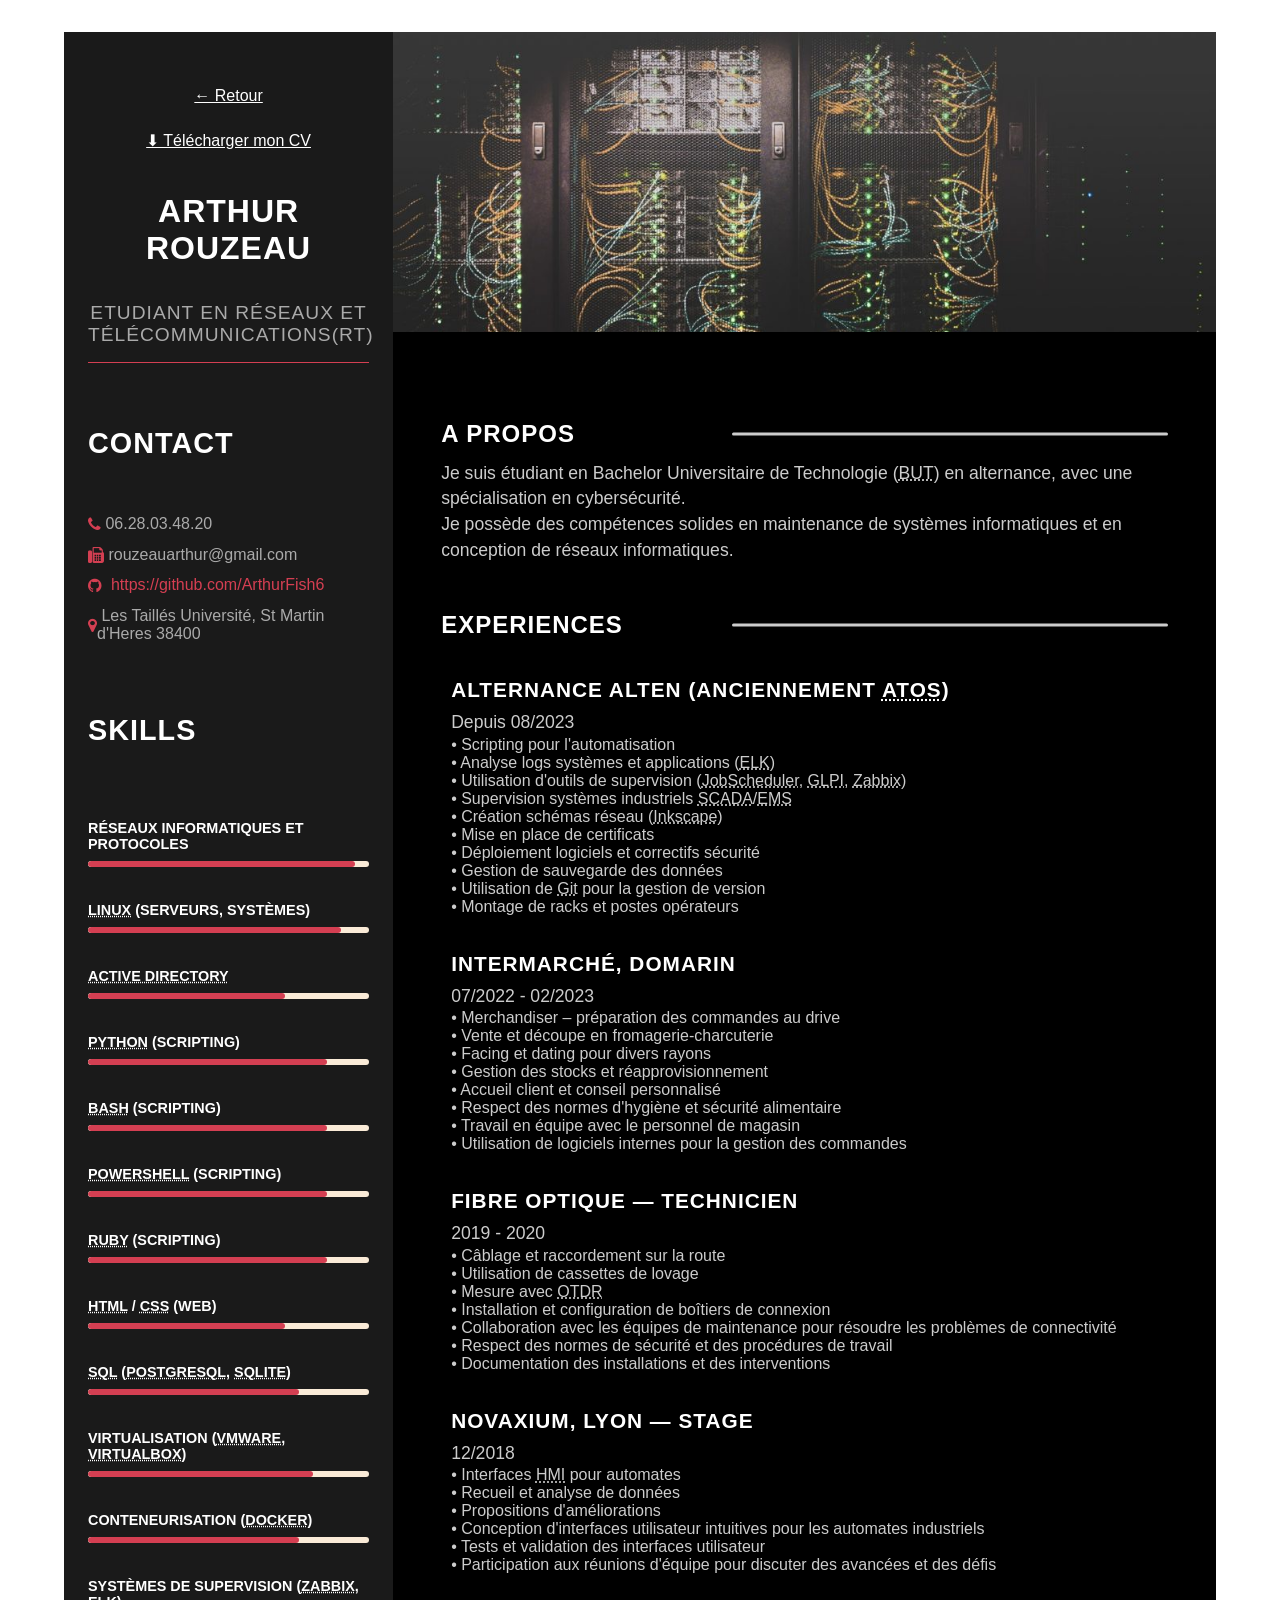
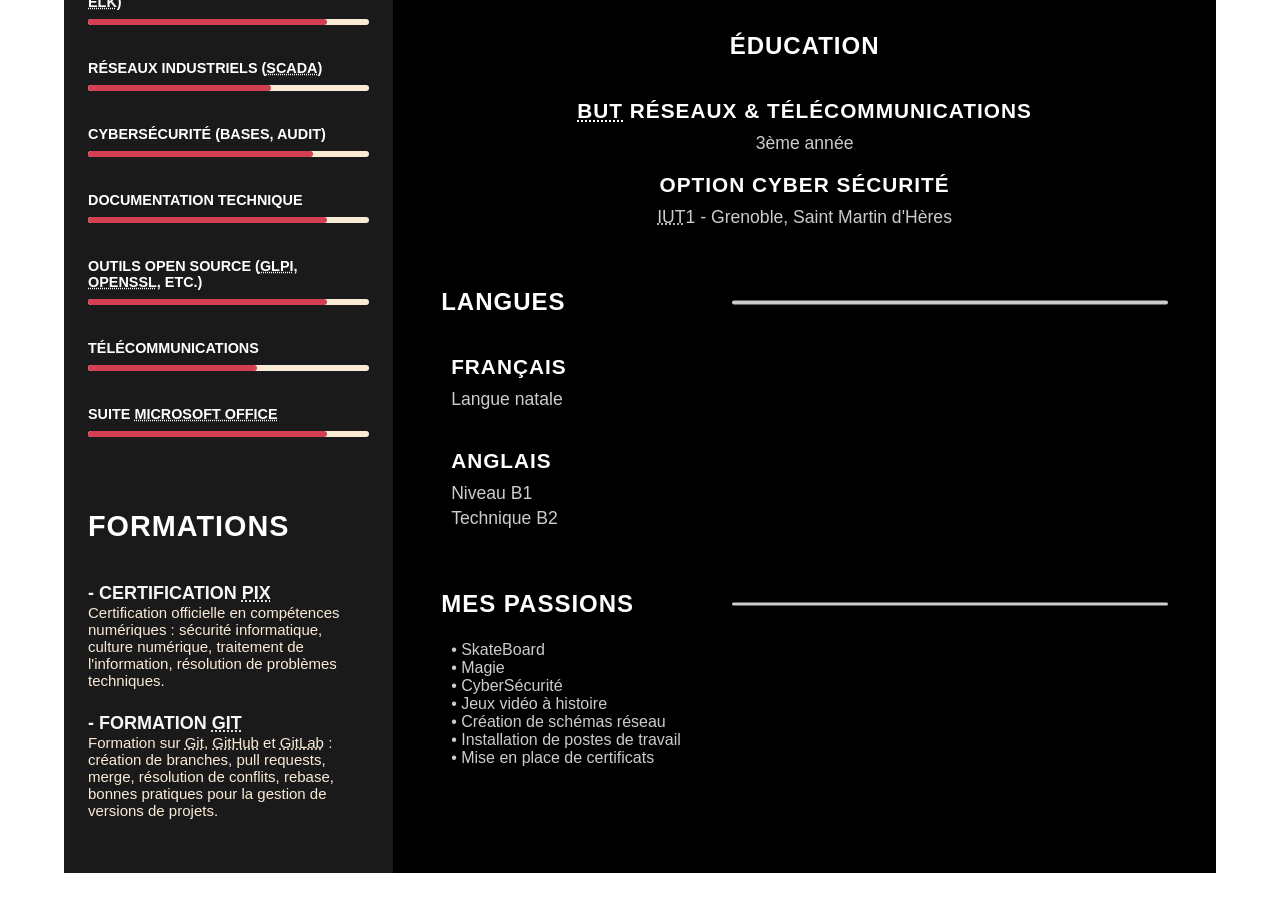
==== cv.html @ e8e4323a "Version locale du site" ====
<!DOCTYPE html>
<html lang="fr">
<head>
  <meta charset="UTF-8">
  <meta http-equiv="X-UA-Compatible" content="IE=edge">
  <meta name="viewport" content="width=device-width, initial-scale=1.0">
  <title>Resume</title>
  <link rel="stylesheet" href="./css/cv.css">
  <link href="https://fonts.googleapis.com/css2?family=Poppins:wght@100;300;400;600&display=swap" rel="stylesheet">
  <link rel="stylesheet" href="https://cdnjs.cloudflare.com/ajax/libs/font-awesome/4.7.0/css/font-awesome.min.css">
</head>
<body>

<main class="main-content">
  <section class="left-section">
    <div class="left-content">
      <div class="profile">
        <!--<div class="image">
          <img src="/avatar.jpg" alt="">
        </div>-->

        <div style="display: flex; flex-wrap: wrap; justify-content: center; gap: 10px; margin-top: 15px;">
          <a href="index.html" class="btn" style="color: white; border: none; border-radius: 8px; padding: 8px 16px;">← Retour</a>
          <a href="public/CV_Arthur_ROUZEAU.pdf" class="btn" download style="color: white; border: none; border-radius: 8px; padding: 8px 16px;">⬇ Télécharger mon CV</a>
        </div>

        <h2 class="name">Arthur Rouzeau</h2>
        <p class="career">Etudiant en Réseaux et Télécommunications(RT)</p>
      </div>

      <div class="contact-info">
        <h3 class="main-title">Contact</h3>
        <ul>
          <li><i class="fa fa-phone"></i> &nbsp;06.28.03.48.20</li>
          <li><i class="fa fa-fax"></i> &nbsp;rouzeauarthur@gmail.com</li>
          <li><i class="fa fa-github"></i> &nbsp;<a href="https://github.com/ArthurFish6"> &nbsp;https://github.com/ArthurFish6</a></li>
          <li><i class="fa fa-map-marker"></i> &nbsp;Les Taillés Université, St Martin d'Heres 38400</li>
        </ul>
      </div>

      <div class="skills-section">
        <h3 class="main-title">Skills</h3>
          <ul>
            <li><p class="skill-title">Réseaux informatiques et protocoles</p>
                <div class="progress-bar"><div class="progress" style="--progress-width: 95%;"></div></div>
            </li>
            <li><p class="skill-title"><abbr title="Linux: Un système d'exploitation open source largement utilisé pour les serveurs et systèmes embarqués.">Linux</abbr> (serveurs, systèmes)</p>
                <div class="progress-bar"><div class="progress" style="--progress-width: 90%;"></div></div>
            </li>
            <li><p class="skill-title"><abbr title="Active Directory: Un service d'annuaire développé par Microsoft pour les environnements Windows.">Active Directory</abbr></p>
                <div class="progress-bar"><div class="progress" style="--progress-width: 70%;"></div></div>
            </li>
            <li><p class="skill-title"><abbr title="Python: Un langage de programmation interprété, polyvalent et largement utilisé.">Python</abbr> (scripting)</p>
                <div class="progress-bar"><div class="progress" style="--progress-width: 85%;"></div></div>
            </li>
            <li><p class="skill-title"><abbr title="Bash: Un langage de script et un shell de commande utilisé dans les systèmes Unix.">Bash</abbr> (scripting)</p>
                <div class="progress-bar"><div class="progress" style="--progress-width: 85%;"></div></div>
            </li>
            <li><p class="skill-title"><abbr title="PowerShell: Un shell de commande et un langage de script développé par Microsoft.">PowerShell</abbr> (scripting)</p>
                <div class="progress-bar"><div class="progress" style="--progress-width: 85%;"></div></div>
            </li>
            <li><p class="skill-title"><abbr title="Ruby: Un langage de programmation dynamique et open source.">Ruby</abbr> (scripting)</p>
                <div class="progress-bar"><div class="progress" style="--progress-width: 85%;"></div></div>
            </li>
            <li><p class="skill-title"><abbr title="HyperText Markup Language: Le langage de balisage standard pour créer des pages web.">HTML</abbr> / <abbr title="Cascading Style Sheets: Un langage de feuille de style utilisé pour décrire la présentation d'un document écrit en HTML.">CSS</abbr> (web)</p>
                <div class="progress-bar"><div class="progress" style="--progress-width: 70%;"></div></div>
            </li>
            <li><p class="skill-title"><abbr title="Structured Query Language: Un langage de programmation conçu pour gérer des bases de données relationnelles.">SQL</abbr> (<abbr title="PostgreSQL: Un système de gestion de base de données relationnelle open source.">PostgreSQL</abbr>, <abbr title="SQLite: Un système de gestion de base de données relationnelle léger et autonome.">SQLite</abbr>)</p>
                <div class="progress-bar"><div class="progress" style="--progress-width: 75%;"></div></div>
            </li>
            <li><p class="skill-title">Virtualisation (<abbr title="VMware: Une entreprise qui fournit des logiciels de virtualisation.">VMware</abbr>, <abbr title="VirtualBox: Un logiciel de virtualisation open source développé par Oracle.">VirtualBox</abbr>)</p>
                <div class="progress-bar"><div class="progress" style="--progress-width: 80%;"></div></div>
            </li>
            <li><p class="skill-title">Conteneurisation (<abbr title="Docker: Une plateforme de conteneurisation qui permet de créer, déployer et exécuter des applications dans des conteneurs.">Docker</abbr>)</p>
                <div class="progress-bar"><div class="progress" style="--progress-width: 75%;"></div></div>
            </li>
            <li><p class="skill-title">Systèmes de supervision (<abbr title="Zabbix: Un outil de surveillance de réseau open source.">Zabbix</abbr>, <abbr title="Elasticsearch, Logstash, Kibana: Une suite d'outils pour la recherche, l'analyse et la visualisation de données.">ELK</abbr>)</p>
                <div class="progress-bar"><div class="progress" style="--progress-width: 85%;"></div></div>
            </li>
            <li><p class="skill-title">Réseaux industriels (<abbr title="Supervisory Control and Data Acquisition: Un système de contrôle industriel utilisé pour surveiller et contrôler les processus industriels.">SCADA</abbr>)</p>
                <div class="progress-bar"><div class="progress" style="--progress-width: 65%;"></div></div>
            </li>
            <li><p class="skill-title">CyberSécurité (bases, audit)</p>
                <div class="progress-bar"><div class="progress" style="--progress-width: 80%;"></div></div>
            </li>
            <li><p class="skill-title">Documentation technique</p>
                <div class="progress-bar"><div class="progress" style="--progress-width: 85%;"></div></div>
            </li>
            <li><p class="skill-title">Outils open source (<abbr title="Gestionnaire Libre de Parc Informatique: Un outil de gestion de parc informatique open source.">GLPI</abbr>, <abbr title="OpenSSL: Une bibliothèque de cryptographie open source.">OpenSSL</abbr>, etc.)</p>
                <div class="progress-bar"><div class="progress" style="--progress-width: 85%;"></div></div>
            </li>
            <li><p class="skill-title">Télécommunications</p>
                <div class="progress-bar"><div class="progress" style="--progress-width: 60%;"></div></div>
            </li>
            <li><p class="skill-title">Suite <abbr title="Microsoft Office: Une suite bureautique développée par Microsoft.">Microsoft Office</abbr></p>
                <div class="progress-bar"><div class="progress" style="--progress-width: 85%;"></div></div>
            </li>
          </ul>
      </div>

    <div class="references-section">
        <h3 class="main-title">Formations</h3>
        <div class="referee">
            <h6 class="sub-title" style="font-size: large;">- Certification <abbr title="PIX: Une certification en compétences numériques.">PIX</abbr></h6>
            <p class="sub-para" style="color: antiquewhite; font-size: 15px;">Certification officielle en compétences numériques : sécurité informatique, culture numérique, traitement de l'information, résolution de problèmes techniques.</p>
        </div>
        <div class="referee">
            <h6 class="sub-title" style="font-size: large;">- Formation <abbr title="Git: Un système de contrôle de version distribué.">Git</abbr></h6>
            <p class="sub-para" style="color: antiquewhite; font-size: 15px;">Formation sur <abbr title="Git: Un système de contrôle de version distribué.">Git</abbr>, <abbr title="GitHub: Une plateforme d'hébergement de code source et de gestion de versions utilisant Git.">GitHub</abbr> et <abbr title="GitLab: Une plateforme d'hébergement de code source et de gestion de versions utilisant Git.">GitLab</abbr> : création de branches, pull requests, merge, résolution de conflits, rebase, bonnes pratiques pour la gestion de versions de projets.</p>
        </div>
    </div>

    </div>
  </section>

  <section class="right-section">
    <div class="net_bg full-width-image">
      <img src="./images/bg.jpg" alt="Background" style="height: 300px; object-fit: cover; object-position: top;">
    </div>
    <div class="right-main-content">

      <section class="about sect net_background">
        <h2 class="right-title">A propos</h2>
        <p class="para">
          Je suis étudiant en Bachelor Universitaire de Technologie (<abbr title="BUT: Bachelor Universitaire de Technologie, un diplôme de niveau bac+3 en France.">BUT</abbr>) en alternance, avec une spécialisation en cybersécurité.<br>
          Je possède des compétences solides en maintenance de systèmes informatiques et en conception de réseaux informatiques.
        </p>
      </section>

      <section class="experince sect">
        <h2 class="right-title">Experiences</h2>

        <!-- Alten -->
        <div class="timeline">
          <h5 class="tl-title">Alternance Alten (anciennement <abbr title="Atos: Une entreprise internationale de services informatiques.">Atos</abbr>)</h5>
          <p class="para">Depuis 08/2023</p>
          <ul class="skills-list">
            <li>• Scripting pour l'automatisation</li>
            <li>• Analyse logs systèmes et applications (<abbr title="Elasticsearch, Logstash, Kibana: Une suite d'outils pour la recherche, l'analyse et la visualisation de données.">ELK</abbr>)</li>
            <li>• Utilisation d'outils de supervision (<abbr title="JobScheduler: Un outil de planification de tâches.">JobScheduler</abbr>, <abbr title="Gestionnaire Libre de Parc Informatique: Un outil de gestion de parc informatique open source.">GLPI</abbr>, <abbr title="Zabbix: Un outil de surveillance de réseau open source.">Zabbix</abbr>)</li>
            <li>• Supervision systèmes industriels <abbr title="Supervisory Control and Data Acquisition: Un système de contrôle industriel utilisé pour surveiller et contrôler les processus industriels.">SCADA</abbr>/<abbr title="Energy Management System: Un système de gestion de l'énergie.">EMS</abbr></li>
            <li>• Création schémas réseau (<abbr title="Inkscape: Un logiciel de dessin vectoriel open source.">Inkscape</abbr>)</li>
            <li>• Mise en place de certificats</li>
            <li>• Déploiement logiciels et correctifs sécurité</li>
            <li>• Gestion de sauvegarde des données</li>
            <li>• Utilisation de <abbr title="Git: Un système de contrôle de version distribué.">Git</abbr> pour la gestion de version</li>
            <li>• Montage de racks et postes opérateurs</li>
          </ul>
        </div>

        <!-- Intermarché -->
        <div class="timeline">
          <h5 class="tl-title">Intermarché, Domarin</h5>
          <p class="para">07/2022 - 02/2023</p>
          <ul class="skills-list">
            <li>• Merchandiser – préparation des commandes au drive</li>
            <li>• Vente et découpe en fromagerie-charcuterie</li>
            <li>• Facing et dating pour divers rayons</li>
            <li>• Gestion des stocks et réapprovisionnement</li>
            <li>• Accueil client et conseil personnalisé</li>
            <li>• Respect des normes d'hygiène et sécurité alimentaire</li>
            <li>• Travail en équipe avec le personnel de magasin</li>
            <li>• Utilisation de logiciels internes pour la gestion des commandes</li>
          </ul>
        </div>

      <!-- Fibre -->
      <div class="timeline">
          <h5 class="tl-title">Fibre Optique — Technicien</h5>
          <p class="para">2019 - 2020</p>
          <ul class="skills-list">
              <li>• Câblage et raccordement sur la route</li>
              <li>• Utilisation de cassettes de lovage</li>
              <li>• Mesure avec <abbr title="Optical Time Domain Reflectometer: Un instrument utilisé pour tester les fibres optiques.">OTDR</abbr></li>
              <li>• Installation et configuration de boîtiers de connexion</li>
              <li>• Collaboration avec les équipes de maintenance pour résoudre les problèmes de connectivité</li>
              <li>• Respect des normes de sécurité et des procédures de travail</li>
              <li>• Documentation des installations et des interventions</li>
          </ul>
      </div>

      <!-- Novaxium -->
      <div class="timeline">
          <h5 class="tl-title">Novaxium, Lyon — Stage</h5>
          <p class="para">12/2018</p>
          <ul class="skills-list">
              <li>• Interfaces <abbr title="Interface Homme-Machine: Une interface qui permet à un utilisateur d'interagir avec une machine.">HMI</abbr> pour automates</li>
              <li>• Recueil et analyse de données</li>
              <li>• Propositions d'améliorations</li>
              <li>• Conception d'interfaces utilisateur intuitives pour les automates industriels</li>
              <li>• Tests et validation des interfaces utilisateur</li>
              <li>• Participation aux réunions d'équipe pour discuter des avancées et des défis</li>
          </ul>
      </div>

      </section>

      <section class="education sect">
        <h2 class="right-title">Éducation</h2>
        <div class="timeline">
          <h5 class="tl-title"><abbr title="BUT: Bachelor Universitaire de Technologie, un diplôme de niveau bac+3 en France.">BUT</abbr> Réseaux & Télécommunications</h5>
          <p class="para">3ème année</p>
          <h4 class="tl-title-2">Option Cyber Sécurité</h4>
          <p class="para"><abbr title="IUT: Institut Universitaire de Technologie, un type d'établissement d'enseignement supérieur en France.">IUT</abbr>1 - Grenoble, Saint Martin d'Hères</p>
        </div>
      </section>

      <section class="awards sect">
        <h2 class="right-title">Langues</h2>
        <div class="timeline">
          <h5 class="tl-title">Français</h5>
          <p class="para">Langue natale</p>
        </div>
        <div class="timeline">
          <h5 class="tl-title">Anglais</h5>
          <p class="para">Niveau B1</p>
          <p class="para">Technique B2</p>
        </div>
      </section>

      <section class="experience sect">
        <h2 class="right-title">Mes passions</h2>
        <div class="timeline">
          <ul class="skills-list">
            <li>• SkateBoard</li>
            <li>• Magie</li>
            <li>• CyberSécurité</li>
            <li>• Jeux vidéo à histoire</li>
            <li>• Création de schémas réseau</li>
            <li>• Installation de postes de travail</li>
            <li>• Mise en place de certificats</li>
          </ul>
        </div>
      </section>

    </div>
  </section>
</main>

</body>
</html>
---- css/cv.css ----
/* ./css/cv.css */
* {
    padding: 0;
    margin: 0;
    box-sizing: border-box;
    list-style: none;
    font-family: 'Nunito', sans-serif;
}

/* couleur LI + a*/

li {
    color: #ccc; /* plus neutre que rouge */
}

a {
    color: #D43F52;
    transition: color 0.3s ease;
}

a:hover {
    color: #ffffff;
}

/* Animation de fondu */
@keyframes fade-in {
    from { opacity: 0; }
    to { opacity: 1; }
}

/* Animation de glissement de gauche */
@keyframes slide-in-left {
    from { transform: translateX(-50px); opacity: 0; }
    to { transform: translateX(0); opacity: 1; }
}

/* Animation de glissement de droite */
@keyframes slide-in-right {
    from { transform: translateX(50px); opacity: 0; }
    to { transform: translateX(0); opacity: 1; }
}

/* Animation de zoom */
@keyframes zoom-in {
    0% { transform: scale(0.8); opacity: 0; }
    100% { transform: scale(1); opacity: 1; }
}

/* Animation de remplissage de la barre de progression */
@keyframes fill-bar {
    from { width: 0; }
    to { width: var(--progress-width); }
}

/* Layout principal */

/* Ajuster les marges des sous-titres */
.sub-title {
    padding-top: 1.5rem; /* Ajuster la marge en haut */
    font-size: 1.2rem;
    text-transform: uppercase;
    color: #f7f7f7;
}

.main-content {
    min-height: 100vh;
    width: 90%;
    margin: 2rem auto;
    display: grid;
    grid-template-columns: repeat(7, 1fr);
    animation: fade-in 1s ease-in;
}

/* Section de gauche */
.left-section {
    grid-column: span 2;
    height: 100%;
    background-color: #1a1a1a; /* Couleur de fond similaire au premier CSS */
    animation: slide-in-left 1s ease-out;
}

/* Section de droite */
.right-section {
    grid-column: span 5;
    background-color: #000000; /* Couleur de fond similaire au premier CSS */
    height: 100%;
    animation: slide-in-right 1s ease-out;
}

/* Profil */
.left-content {
    padding: 2rem 1.5rem;
}
.profile {
    width: 100%;
    border-bottom: 1px solid #D43F52; /* Couleur de bordure similaire au premier CSS */
}
.image {
    width: 100%;
    text-align: center;
}
.profile img {
    width: 100%;
    border-radius: 50%;
    border: 8px solid #D43F52; /* Couleur de bordure similaire au premier CSS */
    animation: zoom-in 1.2s ease-in-out;
}
.name {
    font-size: 2rem;
    color: white; /* Texte en blanc */
    text-align: center;
    text-transform: uppercase;
    letter-spacing: 1px;
    padding: 1.2rem 0;
    margin-top: 1rem; /* Marge en haut */
}
.career {
    font-size: 1.2rem;
    color: #aaa; /* adoucissement visuel */
    text-align: center;
    text-transform: uppercase;
    letter-spacing: 1px;
    padding-bottom: 1rem;
    margin-top: 1rem;
}
/* Ajuster les marges des titres principaux */
.main-title {
    font-size: 1.8rem;
    text-transform: uppercase;
    letter-spacing: 1px;
    color: white;
    padding-top: 3rem;
    margin-top: 1rem;
    margin-bottom: 1rem; /* Réduire la marge en bas */
}

/* Informations de contact */
.contact-info ul {
    padding-top: 2rem;
}
.contact-info ul li {
    padding: .4rem 0;
    display: flex;
    align-items: center;
    color: #aaa; /* neutre et lisible */
}
.contact-info ul li i {
    color: #D43F52; /* on garde la couleur ici pour les icônes */
}

.contact-info a {
    text-decoration: none;
    color: #D43F52;
}

.contact-info a:hover {
    text-decoration: underline;
    color: #ffffff;
}


/* Compétences */
.skills-section ul {
    padding-top: 2rem;
}
.skills-section ul li {
    display: flex;
    flex-direction: column;
    align-items: flex-start;
    gap: 0.3rem;
    padding: 0.6rem 0;
}
.skill-title {
    text-transform: uppercase;
    color: #ffffff;
    font-size: 0.9rem;
    font-weight: bold;
    margin-top: 1rem;
}

.progress-bar {
    width: 100%;
    height: 6px;
    border-radius: 4px;
    overflow: hidden;
    margin-top: 4px;
    background-color: antiquewhite;
}
.progress {
    width: 0;
    background-color: #D43F52; /* Couleur de la barre de progression similaire au premier CSS */
    height: 6px;
    border-radius: 12px;
    animation: fill-bar 2s ease-out forwards;
}

/* Références */
.references-section li {
    color: #D43F52; /* Texte en rouge */
    padding: .2rem 0;
    animation: fade-in 1.2s ease;
}
.references-section li i {
    padding-right: .5rem;
    font-size: 1.2rem;
    color: #D43F52; /* Couleur de l'icône similaire au premier CSS */
}

/* Titres */
.right-main-content {
    padding: 2rem 3rem;
}

/* Ajuster les marges des titres de droite */
.right-title {
    width: 100%;
    letter-spacing: 1px;
    text-transform: uppercase;
    color: white;
    margin-bottom: 0.8rem; /* Réduire la marge en bas */
    position: relative;
    margin-top: 1rem;
}

.right-title::after {
    content: "";
    position: absolute;
    width: 60%;
    height: .2rem;
    background-color: #ccc;
    border-radius: 12px;
    right: 0;
    top: 50%;
    transform: translateY(-50%);
}
.para {
    line-height: 1.6rem;
    color: #ccc;
    font-size: 1.1rem;
}

/* Timeline */
.timeline {
    flex: 1;
    padding: 10px;
}
/* Ajuster les marges des titres de timeline */
.tl-title,
.tl-title-2 {
    letter-spacing: 1px;
    font-size: 1.3rem;
    color: white;
    text-transform: uppercase;
    margin-top: 1rem;
    margin-bottom: 0.5rem; /* Réduire la marge en bas */
}

.tl-content {
    border-left: 1px solid #ccc;
    padding-left: 2rem;
    position: relative;
    padding-bottom: 2rem;
}
.tl-title-2::before {
    content: "";
    position: absolute;
    width: .7rem;
    height: .7rem;
    background-color: #D43F52; /* Couleur de fond similaire au premier CSS */
    border-radius: 50%;
    transform: translateX(-50%);
    left: 0;
}

/* Spécifiques à Éducation */
.education {
    text-align: center;
}
.education .right-title::after,
.education .tl-title-2::before {
    display: none !important;
}

/* Divers */
.full-width-image img {
    width: 100%;
    height: auto;
    display: block;
}
.net_bg {
    width: 100%;
}

/* Media Queries pour adaptation mobile */
@media (max-width: 1200px) {
    .main-content {
        grid-template-columns: repeat(1, 1fr);
    }
    .profile img {
        width: 40%;
    }
}
@media (max-width: 800px) {
    .grouped-timelines {
        flex-direction: column;
    }
}
@media (max-width: 768px) {
    .main-content {
        grid-template-columns: 1fr;
        padding: 1rem;
    }
    .left-section, .right-section {
        grid-column: span 1;
        width: 100%;
    }
    .profile img {
        width: 60%;
    }
    .name { font-size: 1.5rem; }
    .career { font-size: 1rem; }
    .main-title { font-size: 1.3rem; }
    .skills-section ul li,
    .skills-list li,
    .para,
    .sub-para { font-size: 0.9rem; }
    .right-title { font-size: 1.3rem; }
    .tl-title,
    .tl-title-2 { font-size: 1rem; }
    .left-content,
    .right-main-content { padding: 1.5rem; }
    .grouped-timelines {
        flex-direction: column;
        gap: 20px;
    }
}
@media (max-width: 700px) {
    .profile img {
        width: 60%;
    }
}
@media (max-width: 681px) {
    .right-title::after { width: 30%; }
}
@media (max-width: 600px) {
    .main-content {
        width: 98%;
        margin: 0.5rem auto;
    }
    .right-main-content {
        padding: 1rem;
    }
}
@media (max-width: 400px) {
    .main-content {
        width: 100%;
        margin: 0.2rem auto;
    }
    .right-main-content {
        padding: 0.3rem;
    }
}


/*correction*/

.right-main-content {
    padding: 3rem 3rem; /* Augmentez le padding en haut pour éloigner le contenu du bord supérieur */
}

.about, .experince, .education, .awards, .experience {
    margin-bottom: 3rem; /* Ajoutez une marge en bas de chaque section pour un meilleur espacement */
    margin-top: 40px;
}


abbr {
  text-decoration: underline dotted;
  position: relative;
}

abbr[data-shown="true"]::after {
  content: attr(title);
  position: absolute;
  background: #333;
  color: #fff;
  padding: 6px 10px;
  border-radius: 6px;
  top: 130%;
  left: 0;
  white-space: nowrap;
  z-index: 10;
  font-size: 0.9em;
}
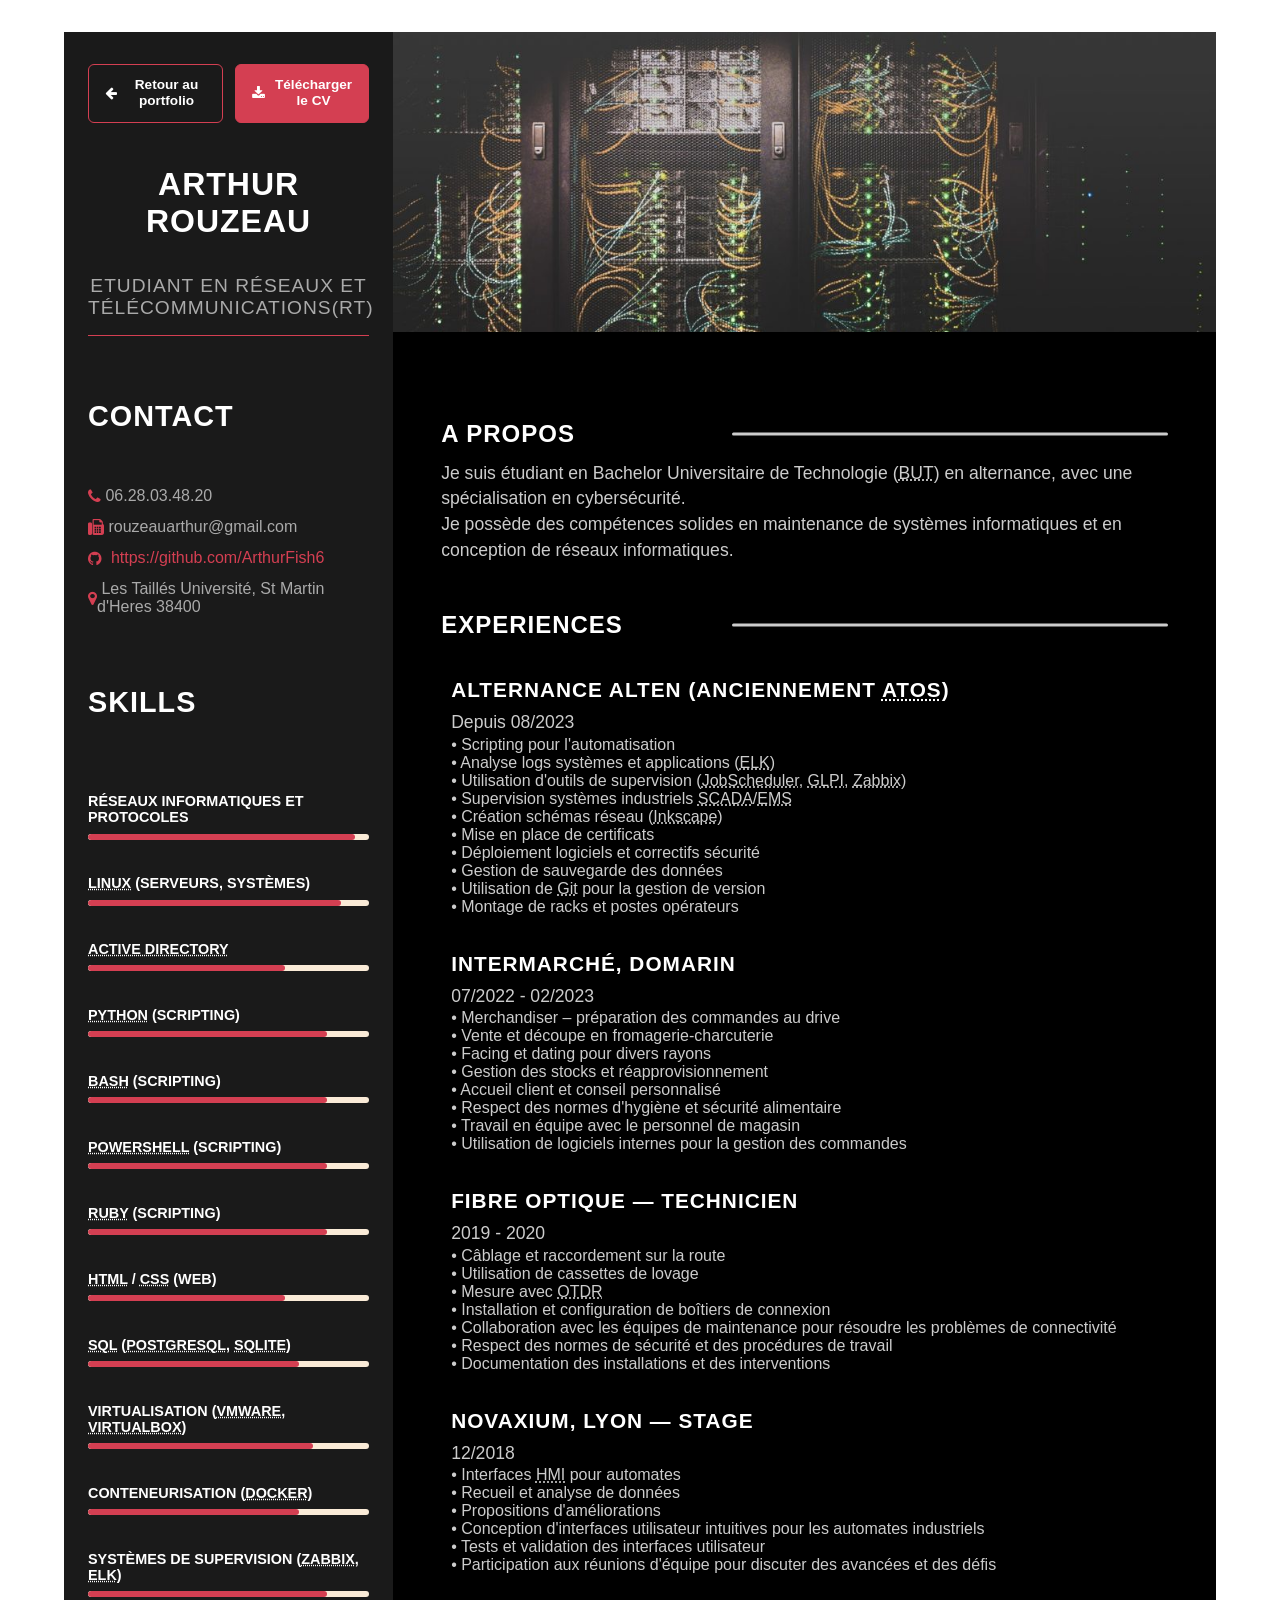
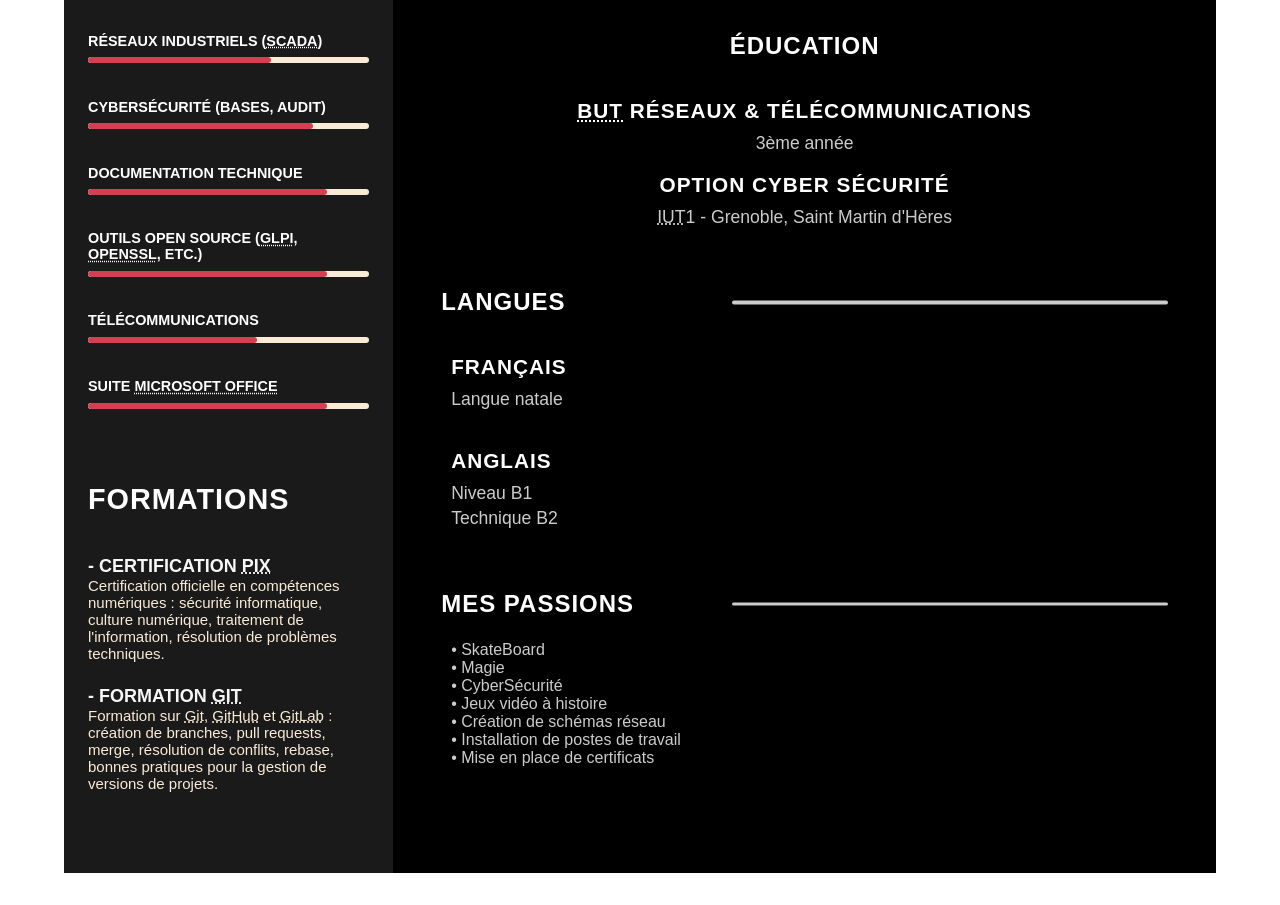
==== commit febfd6c4: "Modernise portfolio structure and responsive layout" ====
--- a/cv.html
+++ b/cv.html
@@ -5,9 +5,11 @@
   <meta http-equiv="X-UA-Compatible" content="IE=edge">
   <meta name="viewport" content="width=device-width, initial-scale=1.0">
   <title>Resume</title>
-  <link rel="stylesheet" href="./css/cv.css">
+  <link rel="stylesheet" href="assets/styles/root.css">
+  <link rel="stylesheet" href="assets/styles/cv.css">
   <link href="https://fonts.googleapis.com/css2?family=Poppins:wght@100;300;400;600&display=swap" rel="stylesheet">
   <link rel="stylesheet" href="https://cdnjs.cloudflare.com/ajax/libs/font-awesome/4.7.0/css/font-awesome.min.css">
+  <link rel="stylesheet" href="assets/styles/responsive.css">
 </head>
 <body>
 
@@ -15,13 +17,16 @@
   <section class="left-section">
     <div class="left-content">
       <div class="profile">
-        <!--<div class="image">
-          <img src="/avatar.jpg" alt="">
-        </div>-->
-
-        <div style="display: flex; flex-wrap: wrap; justify-content: center; gap: 10px; margin-top: 15px;">
-          <a href="index.html" class="btn" style="color: white; border: none; border-radius: 8px; padding: 8px 16px;">← Retour</a>
-          <a href="public/CV_Arthur_ROUZEAU.pdf" class="btn" download style="color: white; border: none; border-radius: 8px; padding: 8px 16px;">⬇ Télécharger mon CV</a>
+
+        <div class="cv-actions">
+          <a href="index.html" class="cv-action cv-action-secondary">
+            <i class="fa fa-arrow-left" aria-hidden="true"></i>
+            <span>Retour au portfolio</span>
+          </a>
+          <a href="assets/public/CV_Arthur_ROUZEAU.pdf" class="cv-action cv-action-primary" download>
+            <i class="fa fa-download" aria-hidden="true"></i>
+            <span>Télécharger le CV</span>
+          </a>
         </div>
 
         <h2 class="name">Arthur Rouzeau</h2>
@@ -115,7 +120,7 @@
 
   <section class="right-section">
     <div class="net_bg full-width-image">
-      <img src="./images/bg.jpg" alt="Background" style="height: 300px; object-fit: cover; object-position: top;">
+      <img src="assets/images/bg.jpg" alt="Background" style="height: 300px; object-fit: cover; object-position: top;">
     </div>
     <div class="right-main-content">
 
@@ -130,7 +135,6 @@
       <section class="experince sect">
         <h2 class="right-title">Experiences</h2>
 
-        <!-- Alten -->
         <div class="timeline">
           <h5 class="tl-title">Alternance Alten (anciennement <abbr title="Atos: Une entreprise internationale de services informatiques.">Atos</abbr>)</h5>
           <p class="para">Depuis 08/2023</p>
@@ -148,7 +152,6 @@
           </ul>
         </div>
 
-        <!-- Intermarché -->
         <div class="timeline">
           <h5 class="tl-title">Intermarché, Domarin</h5>
           <p class="para">07/2022 - 02/2023</p>
@@ -164,7 +167,6 @@
           </ul>
         </div>
 
-      <!-- Fibre -->
       <div class="timeline">
           <h5 class="tl-title">Fibre Optique — Technicien</h5>
           <p class="para">2019 - 2020</p>
@@ -179,7 +181,6 @@
           </ul>
       </div>
 
-      <!-- Novaxium -->
       <div class="timeline">
           <h5 class="tl-title">Novaxium, Lyon — Stage</h5>
           <p class="para">12/2018</p>
@@ -239,3 +240,4 @@
 
 </body>
 </html>
+<!-- Rzu-Informatique -->
--- a/assets/styles/root.css
+++ b/assets/styles/root.css
@@ -0,0 +1,16 @@
+:root {
+    --color-black: #000000;
+    --color-project-bg: #121212;
+    --color-surface: #1a1a1a;
+    --color-text: #999;
+    --color-text-soft: #aaa;
+    --color-text-muted: #ccc;
+    --color-white: #ffffff;
+    --color-accent: #D43F52;
+    --color-accent-dark: #b42e40;
+    --color-accent-hover: #b92f43;
+    --color-accent-light: #ff5f7f;
+    --color-java-accent: #FF6B6B;
+}
+
+/* Rzu-Informatique */
--- a/assets/styles/cv.css
+++ b/assets/styles/cv.css
@@ -0,0 +1,423 @@
+
+* {
+    padding: 0;
+    margin: 0;
+    box-sizing: border-box;
+    list-style: none;
+    font-family: 'Nunito', sans-serif;
+}
+
+li {
+    color: var(--color-text-muted);
+}
+
+a {
+    color: var(--color-accent);
+    transition: color 0.3s ease;
+}
+
+a:hover {
+    color: var(--color-white);
+}
+
+@keyframes fade-in {
+    from { opacity: 0; }
+    to { opacity: 1; }
+}
+
+@keyframes slide-in-left {
+    from { transform: translateX(-50px); opacity: 0; }
+    to { transform: translateX(0); opacity: 1; }
+}
+
+@keyframes slide-in-right {
+    from { transform: translateX(50px); opacity: 0; }
+    to { transform: translateX(0); opacity: 1; }
+}
+
+@keyframes zoom-in {
+    0% { transform: scale(0.8); opacity: 0; }
+    100% { transform: scale(1); opacity: 1; }
+}
+
+@keyframes fill-bar {
+    from { width: 0; }
+    to { width: var(--progress-width); }
+}
+
+.sub-title {
+    padding-top: 1.5rem;
+    font-size: 1.2rem;
+    text-transform: uppercase;
+    color: #f7f7f7;
+}
+
+.main-content {
+    min-height: 100vh;
+    width: 90%;
+    margin: 2rem auto;
+    display: grid;
+    grid-template-columns: repeat(7, 1fr);
+    animation: fade-in 1s ease-in;
+}
+
+.left-section {
+    grid-column: span 2;
+    height: 100%;
+    background-color: var(--color-surface);
+    animation: slide-in-left 1s ease-out;
+}
+
+.right-section {
+    grid-column: span 5;
+    background-color: var(--color-black);
+    height: 100%;
+    animation: slide-in-right 1s ease-out;
+}
+
+.left-content {
+    padding: 2rem 1.5rem;
+}
+.profile {
+    width: 100%;
+    border-bottom: 1px solid var(--color-accent);
+}
+
+.cv-actions {
+    display: grid;
+    grid-template-columns: repeat(2, minmax(0, 1fr));
+    gap: 0.75rem;
+    margin: 0 0 1.5rem;
+}
+
+.cv-action {
+    min-height: 48px;
+    display: inline-flex;
+    align-items: center;
+    justify-content: center;
+    gap: 0.65rem;
+    padding: 0.75rem 1rem;
+    border: 1px solid var(--color-accent);
+    border-radius: 6px;
+    color: var(--color-white);
+    font-size: 0.85rem;
+    font-weight: 600;
+    line-height: 1.2;
+    text-align: center;
+    text-decoration: none;
+    transition: background-color 0.25s ease, border-color 0.25s ease, color 0.25s ease, transform 0.25s ease;
+}
+
+.cv-action:hover,
+.cv-action:focus-visible {
+    color: var(--color-white);
+    transform: translateY(-2px);
+}
+
+.cv-action-primary {
+    background-color: var(--color-accent);
+}
+
+.cv-action-primary:hover,
+.cv-action-primary:focus-visible {
+    background-color: var(--color-accent-hover);
+    border-color: var(--color-accent-hover);
+}
+
+.cv-action-secondary {
+    background-color: transparent;
+}
+
+.cv-action-secondary:hover,
+.cv-action-secondary:focus-visible {
+    background-color: rgba(212, 63, 82, 0.16);
+}
+.image {
+    width: 100%;
+    text-align: center;
+}
+.profile img {
+    width: 100%;
+    border-radius: 50%;
+    border: 8px solid var(--color-accent);
+    animation: zoom-in 1.2s ease-in-out;
+}
+.name {
+    font-size: 2rem;
+    color: white;
+    text-align: center;
+    text-transform: uppercase;
+    letter-spacing: 1px;
+    padding: 1.2rem 0;
+    margin-top: 1rem;
+}
+.career {
+    font-size: 1.2rem;
+    color: var(--color-text-soft);
+    text-align: center;
+    text-transform: uppercase;
+    letter-spacing: 1px;
+    padding-bottom: 1rem;
+    margin-top: 1rem;
+}
+
+.main-title {
+    font-size: 1.8rem;
+    text-transform: uppercase;
+    letter-spacing: 1px;
+    color: white;
+    padding-top: 3rem;
+    margin-top: 1rem;
+    margin-bottom: 1rem;
+}
+
+.contact-info ul {
+    padding-top: 2rem;
+}
+.contact-info ul li {
+    padding: .4rem 0;
+    display: flex;
+    align-items: center;
+    color: var(--color-text-soft);
+}
+.contact-info ul li i {
+    color: var(--color-accent);
+}
+
+.contact-info a {
+    text-decoration: none;
+    color: var(--color-accent);
+}
+
+.contact-info a:hover {
+    text-decoration: underline;
+    color: var(--color-white);
+}
+
+.skills-section ul {
+    padding-top: 2rem;
+}
+.skills-section ul li {
+    display: flex;
+    flex-direction: column;
+    align-items: flex-start;
+    gap: 0.3rem;
+    padding: 0.6rem 0;
+}
+.skill-title {
+    text-transform: uppercase;
+    color: var(--color-white);
+    font-size: 0.9rem;
+    font-weight: bold;
+    margin-top: 1rem;
+}
+
+.progress-bar {
+    width: 100%;
+    height: 6px;
+    border-radius: 4px;
+    overflow: hidden;
+    margin-top: 4px;
+    background-color: antiquewhite;
+}
+.progress {
+    width: 0;
+    background-color: var(--color-accent);
+    height: 6px;
+    border-radius: 12px;
+    animation: fill-bar 2s ease-out forwards;
+}
+
+.references-section li {
+    color: var(--color-accent);
+    padding: .2rem 0;
+    animation: fade-in 1.2s ease;
+}
+.references-section li i {
+    padding-right: .5rem;
+    font-size: 1.2rem;
+    color: var(--color-accent);
+}
+
+.right-main-content {
+    padding: 2rem 3rem;
+}
+
+.right-title {
+    width: 100%;
+    letter-spacing: 1px;
+    text-transform: uppercase;
+    color: white;
+    margin-bottom: 0.8rem;
+    position: relative;
+    margin-top: 1rem;
+}
+
+.right-title::after {
+    content: "";
+    position: absolute;
+    width: 60%;
+    height: .2rem;
+    background-color: var(--color-text-muted);
+    border-radius: 12px;
+    right: 0;
+    top: 50%;
+    transform: translateY(-50%);
+}
+.para {
+    line-height: 1.6rem;
+    color: var(--color-text-muted);
+    font-size: 1.1rem;
+}
+
+.timeline {
+    flex: 1;
+    padding: 10px;
+}
+
+.tl-title,
+.tl-title-2 {
+    letter-spacing: 1px;
+    font-size: 1.3rem;
+    color: white;
+    text-transform: uppercase;
+    margin-top: 1rem;
+    margin-bottom: 0.5rem;
+}
+
+.tl-content {
+    border-left: 1px solid var(--color-text-muted);
+    padding-left: 2rem;
+    position: relative;
+    padding-bottom: 2rem;
+}
+.tl-title-2::before {
+    content: "";
+    position: absolute;
+    width: .7rem;
+    height: .7rem;
+    background-color: var(--color-accent);
+    border-radius: 50%;
+    transform: translateX(-50%);
+    left: 0;
+}
+
+.education {
+    text-align: center;
+}
+.education .right-title::after,
+.education .tl-title-2::before {
+    display: none !important;
+}
+
+.full-width-image img {
+    width: 100%;
+    height: auto;
+    display: block;
+}
+.net_bg {
+    width: 100%;
+}
+
+@media (max-width: 1200px) {
+    .main-content {
+        grid-template-columns: repeat(1, 1fr);
+    }
+    .profile img {
+        width: 40%;
+    }
+}
+@media (max-width: 800px) {
+    .grouped-timelines {
+        flex-direction: column;
+    }
+}
+@media (max-width: 768px) {
+    .main-content {
+        grid-template-columns: 1fr;
+        padding: 1rem;
+    }
+    .left-section, .right-section {
+        grid-column: span 1;
+        width: 100%;
+    }
+    .profile img {
+        width: 60%;
+    }
+    .name { font-size: 1.5rem; }
+    .career { font-size: 1rem; }
+    .main-title { font-size: 1.3rem; }
+    .skills-section ul li,
+    .skills-list li,
+    .para,
+    .sub-para { font-size: 0.9rem; }
+    .right-title { font-size: 1.3rem; }
+    .tl-title,
+    .tl-title-2 { font-size: 1rem; }
+    .left-content,
+    .right-main-content { padding: 1.5rem; }
+    .grouped-timelines {
+        flex-direction: column;
+        gap: 20px;
+    }
+}
+@media (max-width: 700px) {
+    .profile img {
+        width: 60%;
+    }
+}
+@media (max-width: 681px) {
+    .right-title::after { width: 30%; }
+}
+@media (max-width: 600px) {
+    .main-content {
+        width: 98%;
+        margin: 0.5rem auto;
+    }
+    .right-main-content {
+        padding: 1rem;
+    }
+}
+@media (max-width: 400px) {
+    .main-content {
+        width: 100%;
+        margin: 0.2rem auto;
+    }
+    .right-main-content {
+        padding: 0.3rem;
+    }
+
+    .cv-actions {
+        grid-template-columns: 1fr;
+    }
+}
+
+.right-main-content {
+    padding: 3rem 3rem;
+}
+
+.about, .experince, .education, .awards, .experience {
+    margin-bottom: 3rem;
+    margin-top: 40px;
+}
+
+abbr {
+  text-decoration: underline dotted;
+  position: relative;
+}
+
+abbr[data-shown="true"]::after {
+  content: attr(title);
+  position: absolute;
+  background: #333;
+  color: var(--color-white);
+  padding: 6px 10px;
+  border-radius: 6px;
+  top: 130%;
+  left: 0;
+  white-space: nowrap;
+  z-index: 10;
+  font-size: 0.9em;
+}
+
+/* Rzu-Informatique */
--- a/assets/styles/responsive.css
+++ b/assets/styles/responsive.css
@@ -0,0 +1,279 @@
+@media (hover:none) and (pointer:coarse){#home h1,h2{color:var(--color-white)}#home h1,h2,h3{text-align:center}#home h1{font-size:2em;letter-spacing:4px;background:rgba(212,63,82,.1);padding:20px 30px;margin:20px auto;border-radius:12px;border:2px solid var(--color-accent);text-shadow:0 0 4px rgba(0,0,0,.6)}h2{font-size:1.6em;background-color:rgba(255,255,255,.05);padding:10px 15px;border-radius:8px;margin-top:30px}h3{font-size:1.3em;font-weight:700;color:#f0f0f0;margin-top:20px}section{padding-top:50px;padding-bottom:50px}#home .btn{font-size:1.1em;height:50px;width:160px;padding-top:12px}.rotate{display:none!important}.static-tt{display:block;font-size:1em;color:var(--color-white);background-color:rgba(0,0,0,.4);padding:12px 18px;margin:30px auto 20px;text-align:center;border-left:4px solid var(--color-accent);border-right:4px solid var(--color-accent);border-radius:8px;max-width:90%;box-shadow:0 0 10px rgba(212,63,82,.3);letter-spacing:1px}#home{background-attachment:scroll!important}.portfolio-thumb .portfolio-overlay{opacity:.9!important;transform:none!important;pointer-events:auto!important;display:flex!important;align-items:center!important;justify-content:center!important;padding:10px;position:absolute;top:0;left:0;right:0;bottom:0;width:100%;height:100%;box-sizing:border-box;border-radius:8px}.portfolio-thumb .portfolio-overlay h4,.portfolio-thumb .portfolio-overlay h5{color:var(--color-white);text-align:center;margin:6px 0;padding:4px;line-height:1.3}}#home{background-size:cover;background-position:center;background-repeat:no-repeat;background-attachment:fixed;will-change:transform;transform:translateZ(0)}@media (hover:none) and (pointer:coarse),screen and (max-width:768px){.portfolio-thumb .portfolio-overlay{opacity:.9!important;transform:none!important;pointer-events:auto!important;display:flex!important;align-items:center!important;justify-content:center!important;padding:10px;position:absolute;top:0;left:0;right:0;bottom:0;width:100%;height:100%;box-sizing:border-box;border-radius:8px}.portfolio-thumb .portfolio-overlay h4,.portfolio-thumb .portfolio-overlay h5{color:var(--color-white);text-align:center;margin:6px 0;padding:4px;line-height:1.3}}
+
+@media (max-width: 992px) {
+  html,
+  body {
+    max-width: 100%;
+    overflow-x: hidden;
+  }
+
+  .container {
+    width: min(100% - 28px, 920px);
+  }
+
+  #home,
+  #work,
+  #about,
+  #portfolio,
+  #zoom,
+  #passions,
+  #bilan,
+  footer {
+    min-height: auto;
+    padding: 76px 0;
+  }
+
+  #about {
+    padding-top: 96px;
+  }
+
+  #home {
+    background-attachment: scroll;
+  }
+
+  #home h1 {
+    max-width: 100%;
+    font-size: clamp(2.3rem, 8vw, 4.4rem);
+    letter-spacing: 0.12em;
+    line-height: 1.1;
+    word-break: normal;
+  }
+
+  #home p {
+    max-width: 680px;
+    margin-inline: auto;
+    padding: 18px;
+    border-radius: 10px;
+    line-height: 1.7;
+  }
+
+  .row {
+    margin-right: 0;
+    margin-left: 0;
+  }
+
+  .block-presentation,
+  .block-techniques {
+    margin-bottom: 28px;
+  }
+
+  .block-techniques {
+    padding-top: 18px;
+  }
+
+  .portfolio-thumb {
+    max-width: 620px;
+    margin-inline: auto;
+    background: var(--color-surface);
+    border-radius: 10px;
+    -webkit-tap-highlight-color: transparent;
+  }
+
+  .portfolio-thumb img {
+    height: clamp(210px, 38vw, 320px);
+    max-height: none;
+  }
+
+  .nav-indicators {
+    right: 10px;
+  }
+}
+
+@media (max-width: 768px) {
+  #home,
+  #work,
+  #about,
+  #portfolio,
+  #zoom,
+  #passions,
+  #bilan,
+  footer {
+    padding: 58px 0;
+  }
+
+  #about {
+    padding-top: 82px;
+  }
+
+  #home .container {
+    padding-top: 40px;
+  }
+
+  #home h3 {
+    line-height: 1.35;
+  }
+
+  #home h1 {
+    padding: 18px 20px;
+    letter-spacing: 0.08em;
+  }
+
+  #home p {
+    max-width: 95%;
+    padding: 16px 18px;
+    line-height: 1.62;
+    text-align: center;
+  }
+
+  #home p br {
+    display: none;
+  }
+
+  #portfolio,
+  #work,
+  #passions {
+    padding-top: 84px;
+  }
+
+  #portfolio h2,
+  #work h2,
+  #passions h2 {
+    margin-top: 0;
+    margin-bottom: 34px;
+  }
+
+  #portfolio .portfolio-thumb,
+  #portfolio .portfolio-thumb:hover {
+    overflow: hidden;
+    transform: none;
+    outline: 0;
+  }
+
+  #portfolio a,
+  #portfolio a:focus,
+  #portfolio a:active {
+    outline: 0;
+    background: transparent;
+    text-decoration: none;
+    -webkit-tap-highlight-color: transparent;
+  }
+
+  #portfolio .portfolio-thumb .portfolio-overlay,
+  #portfolio .portfolio-thumb:hover .portfolio-overlay {
+    transform: none;
+    border-radius: 10px;
+  }
+
+  .skills-link {
+    width: min(100%, 270px);
+    margin-top: 6px;
+  }
+
+  .static-tt {
+    display: block;
+  }
+
+  .rotate {
+    display: none;
+  }
+
+  .nav-indicators {
+    top: auto;
+    right: auto;
+    bottom: 14px;
+    left: 50%;
+    flex-direction: row;
+    padding: 8px 10px;
+    border-radius: 999px;
+    background: rgba(0, 0, 0, 0.54);
+    transform: translateX(-50%);
+  }
+
+  .nav-indicators .nav-link {
+    width: 11px;
+    height: 11px;
+  }
+
+  .soft-skills ul {
+    display: grid;
+    grid-template-columns: 1fr;
+    gap: 8px;
+  }
+
+  .soft-skills ul li {
+    flex: none;
+  }
+
+  #zoom ul,
+  #passions ul,
+  #bilan ul {
+    padding-left: 0;
+  }
+}
+
+@media (max-width: 560px) {
+  body {
+    font-size: 15px;
+  }
+
+  .container {
+    width: min(100% - 22px, 520px);
+    padding-right: 0;
+    padding-left: 0;
+  }
+
+  h2 {
+    font-size: clamp(2.2rem, 8vw, 3rem);
+    line-height: 1.15;
+  }
+
+  #home h1 {
+    font-size: clamp(2rem, 12vw, 3.2rem);
+  }
+
+  #home .btn {
+    width: min(100%, 190px);
+  }
+
+  .portfolio-thumb img {
+    height: 220px;
+  }
+
+  .portfolio-thumb .portfolio-overlay h4 {
+    font-size: 1.7rem;
+  }
+
+  .portfolio-thumb .portfolio-overlay h5 {
+    font-size: 1.25rem;
+  }
+}
+
+@media (max-width: 900px) {
+  .main-content {
+    width: min(100% - 24px, 720px);
+    grid-template-columns: 1fr;
+  }
+
+  .left-section,
+  .right-section {
+    grid-column: auto;
+  }
+
+  .cv-actions {
+    grid-template-columns: 1fr;
+  }
+}
+
+@media (max-width: 640px) {
+  body:not([data-page]) section {
+    padding: 18px;
+  }
+
+  section {
+    margin: 16px 0;
+    padding: 18px;
+  }
+
+  .gallery {
+    grid-template-columns: 1fr;
+  }
+
+  .back-arrow {
+    bottom: 16px;
+    left: 16px;
+    width: 46px;
+    height: 46px;
+  }
+}
+
+/* Rzu-Informatique */
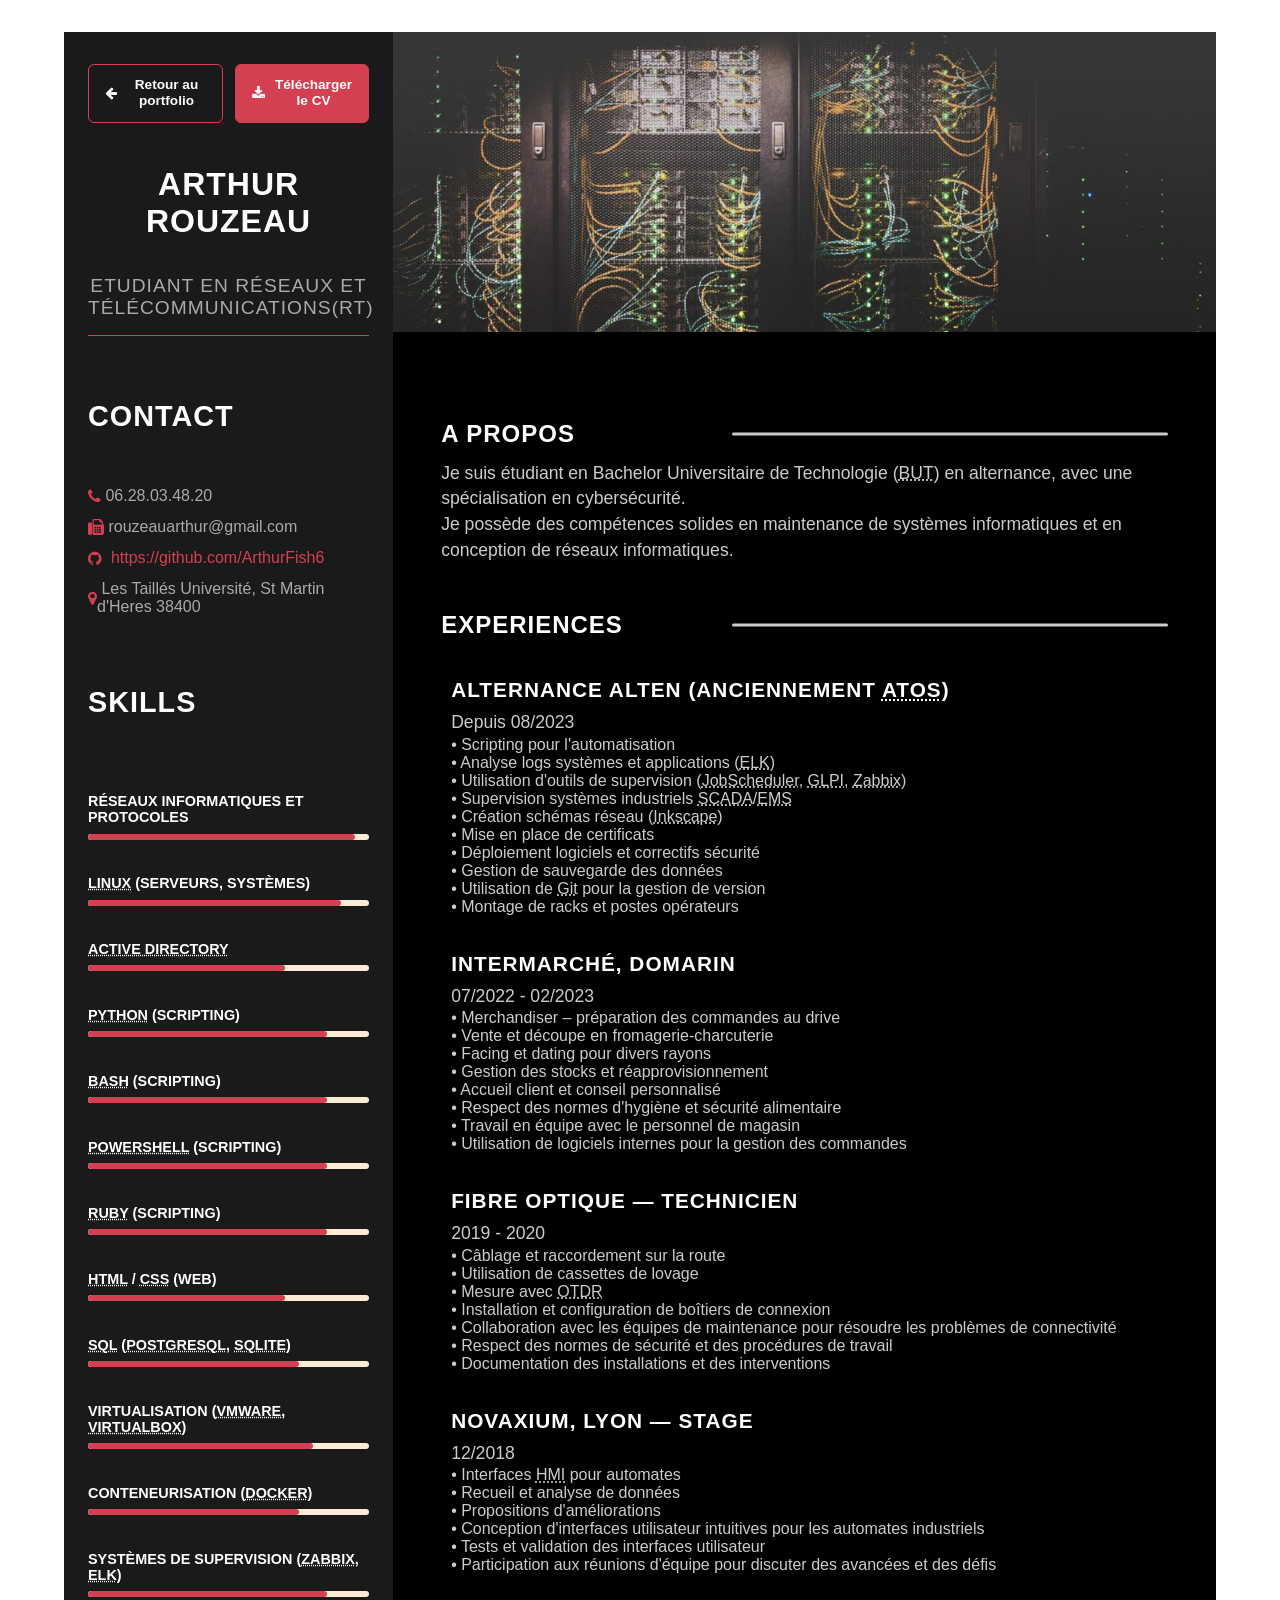
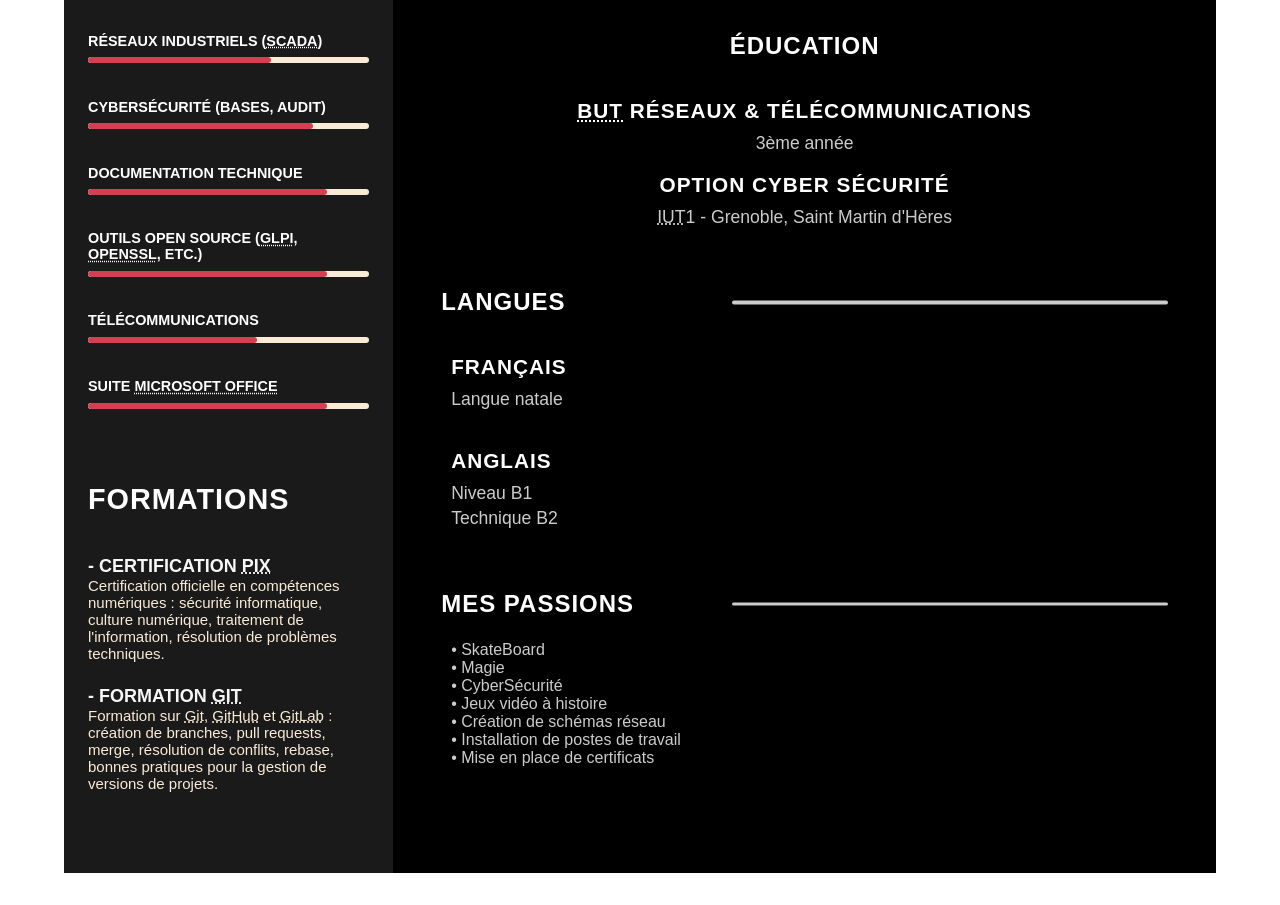
==== commit c542f2cd: "Refine responsive typography and interactions" ====
--- a/cv.html
+++ b/cv.html
@@ -1,17 +1,19 @@
 <!DOCTYPE html>
+<!-- University project website — original structure preserved and progressively maintained. -->
 <html lang="fr">
 <head>
+    <link rel="icon" href="assets/images/favicon.svg" type="image/svg+xml">
   <meta charset="UTF-8">
   <meta http-equiv="X-UA-Compatible" content="IE=edge">
   <meta name="viewport" content="width=device-width, initial-scale=1.0">
   <title>Resume</title>
   <link rel="stylesheet" href="assets/styles/root.css">
-  <link rel="stylesheet" href="assets/styles/cv.css">
   <link href="https://fonts.googleapis.com/css2?family=Poppins:wght@100;300;400;600&display=swap" rel="stylesheet">
-  <link rel="stylesheet" href="https://cdnjs.cloudflare.com/ajax/libs/font-awesome/4.7.0/css/font-awesome.min.css">
-  <link rel="stylesheet" href="assets/styles/responsive.css">
+  <link rel="stylesheet" href="assets/styles/font-awesome.min.css?v=4.3.1">
+  <link rel="stylesheet" href="assets/styles/responsive.css?v=6">
+  <link rel="stylesheet" href="assets/styles/cv.css?v=2">
 </head>
-<body>
+<body data-page="cv">
 
 <main class="main-content">
   <section class="left-section">
@@ -240,4 +242,5 @@
 
 </body>
 </html>
-<!-- Rzu-Informatique -->
+
+<!-- Copyright RZU Informatique -->
--- a/assets/styles/root.css
+++ b/assets/styles/root.css
@@ -1,3 +1,6 @@
+/* University project website — original styles preserved and progressively maintained. */
+html { -webkit-tap-highlight-color: transparent; }
+
 :root {
     --color-black: #000000;
     --color-project-bg: #121212;
@@ -11,6 +14,24 @@
     --color-accent-hover: #b92f43;
     --color-accent-light: #ff5f7f;
     --color-java-accent: #FF6B6B;
+    --font-home-body: 1.1rem;
+    --font-home-body-mobile: 1.05rem;
+    --font-home-body-mini: 1rem;
+    --font-project-body: 1rem;
+    --font-project-body-mobile: .95rem;
+    --font-project-body-mini: .9rem;
+    --font-home-section-title: clamp(2rem, 3vw, 2.75rem);
+    --font-home-section-title-mobile: clamp(1.95rem, 7.2vw, 2.45rem);
+    --font-home-subtitle: clamp(1.25rem, 2vw, 1.65rem);
+    --font-home-subtitle-mobile: clamp(1.18rem, 4.8vw, 1.42rem);
+    --font-home-minor-title: clamp(1.1rem, 1.7vw, 1.35rem);
+    --font-home-minor-title-mobile: clamp(1.08rem, 4.3vw, 1.28rem);
+    --font-project-title: clamp(2.35rem, 4.6vw, 3.75rem);
+    --font-project-heading: clamp(1.45rem, 2.2vw, 1.85rem);
+    --font-project-subtitle: clamp(1.15rem, 1.7vw, 1.4rem);
+    --font-project-title-mobile: clamp(1.9rem, 8vw, 2.3rem);
+    --font-project-heading-mobile: clamp(1.32rem, 5.7vw, 1.55rem);
+    --font-project-subtitle-mobile: clamp(1.12rem, 4.9vw, 1.32rem);
 }
 
-/* Rzu-Informatique */
+/* Copyright RZU Informatique */
--- a/assets/styles/responsive.css
+++ b/assets/styles/responsive.css
@@ -1,3 +1,4 @@
+/* University project website — original styles preserved and progressively maintained. */
 @media (hover:none) and (pointer:coarse){#home h1,h2{color:var(--color-white)}#home h1,h2,h3{text-align:center}#home h1{font-size:2em;letter-spacing:4px;background:rgba(212,63,82,.1);padding:20px 30px;margin:20px auto;border-radius:12px;border:2px solid var(--color-accent);text-shadow:0 0 4px rgba(0,0,0,.6)}h2{font-size:1.6em;background-color:rgba(255,255,255,.05);padding:10px 15px;border-radius:8px;margin-top:30px}h3{font-size:1.3em;font-weight:700;color:#f0f0f0;margin-top:20px}section{padding-top:50px;padding-bottom:50px}#home .btn{font-size:1.1em;height:50px;width:160px;padding-top:12px}.rotate{display:none!important}.static-tt{display:block;font-size:1em;color:var(--color-white);background-color:rgba(0,0,0,.4);padding:12px 18px;margin:30px auto 20px;text-align:center;border-left:4px solid var(--color-accent);border-right:4px solid var(--color-accent);border-radius:8px;max-width:90%;box-shadow:0 0 10px rgba(212,63,82,.3);letter-spacing:1px}#home{background-attachment:scroll!important}.portfolio-thumb .portfolio-overlay{opacity:.9!important;transform:none!important;pointer-events:auto!important;display:flex!important;align-items:center!important;justify-content:center!important;padding:10px;position:absolute;top:0;left:0;right:0;bottom:0;width:100%;height:100%;box-sizing:border-box;border-radius:8px}.portfolio-thumb .portfolio-overlay h4,.portfolio-thumb .portfolio-overlay h5{color:var(--color-white);text-align:center;margin:6px 0;padding:4px;line-height:1.3}}#home{background-size:cover;background-position:center;background-repeat:no-repeat;background-attachment:fixed;will-change:transform;transform:translateZ(0)}@media (hover:none) and (pointer:coarse),screen and (max-width:768px){.portfolio-thumb .portfolio-overlay{opacity:.9!important;transform:none!important;pointer-events:auto!important;display:flex!important;align-items:center!important;justify-content:center!important;padding:10px;position:absolute;top:0;left:0;right:0;bottom:0;width:100%;height:100%;box-sizing:border-box;border-radius:8px}.portfolio-thumb .portfolio-overlay h4,.portfolio-thumb .portfolio-overlay h5{color:var(--color-white);text-align:center;margin:6px 0;padding:4px;line-height:1.3}}
 
 @media (max-width: 992px) {
@@ -155,28 +156,33 @@
   }
 
   .skills-link {
-    width: min(100%, 270px);
+    width: min(100%, 310px);
     margin-top: 6px;
-  }
-
-  .static-tt {
-    display: block;
-  }
-
-  .rotate {
-    display: none;
+    white-space: nowrap;
+  }
+
+  #home .static-tt { display: none !important; }
+
+  #home .rotate {
+    display: block !important;
+    min-height: 1.45em;
+    margin: 22px auto 18px;
+    font-size: clamp(1.25rem, 5.6vw, 1.55rem) !important;
+    line-height: 1.35;
   }
 
   .nav-indicators {
     top: auto;
     right: auto;
-    bottom: 14px;
+    bottom: calc(12px + env(safe-area-inset-bottom));
     left: 50%;
     flex-direction: row;
     padding: 8px 10px;
     border-radius: 999px;
     background: rgba(0, 0, 0, 0.54);
     transform: translateX(-50%);
+    display: flex !important;
+    z-index: 1100;
   }
 
   .nav-indicators .nav-link {
@@ -186,12 +192,27 @@
 
   .soft-skills ul {
     display: grid;
-    grid-template-columns: 1fr;
-    gap: 8px;
+    grid-template-columns: repeat(2, minmax(0, 1fr));
+    gap: 12px;
+    width: min(100%, 560px);
+    margin: 0 auto;
+    padding: 0;
   }
 
   .soft-skills ul li {
-    flex: none;
+    display: flex;
+    align-items: center;
+    justify-content: center;
+    min-height: 58px;
+    padding: 12px 14px;
+    border: 1px solid rgba(212, 63, 82, .38);
+    border-radius: 12px;
+    background: rgba(212, 63, 82, .08);
+    text-align: center;
+  }
+
+  .soft-skills ul li::before {
+    display: none;
   }
 
   #zoom ul,
@@ -203,7 +224,7 @@
 
 @media (max-width: 560px) {
   body {
-    font-size: 15px;
+    font-size: 16px;
   }
 
   .container {
@@ -230,11 +251,36 @@
   }
 
   .portfolio-thumb .portfolio-overlay h4 {
-    font-size: 1.7rem;
+    font-size: 1.15rem;
   }
 
   .portfolio-thumb .portfolio-overlay h5 {
-    font-size: 1.25rem;
+    font-size: 0.95rem;
+  }
+}
+
+@media (max-width: 380px) {
+  .soft-skills ul {
+    grid-template-columns: 1fr;
+    gap: 10px;
+  }
+
+  .soft-skills ul li { min-height: 52px; }
+}
+
+@media (hover: none) and (pointer: coarse) {
+  #home h1,
+  h2,
+  .static-tt {
+    border: 0;
+    border-radius: 0;
+    background: transparent;
+    box-shadow: none;
+    text-shadow: none;
+  }
+
+  #home h1 {
+    padding: 0;
   }
 }
 
@@ -276,4 +322,21 @@
   }
 }
 
-/* Rzu-Informatique */
+/* Copyright RZU Informatique */
+
+@media (max-width: 760px) {
+  #portfolio .portfolio-thumb .portfolio-overlay,
+  #portfolio .portfolio-thumb:hover .portfolio-overlay {
+    align-items: flex-start !important;
+    justify-content: flex-end !important;
+    padding: 24px !important;
+    background: linear-gradient(180deg, rgba(7, 9, 11, .08) 18%, rgba(7, 9, 11, .94) 100%) !important;
+  }
+  #portfolio .portfolio-overlay h4 { font-size: 1.45rem !important; }
+  #portfolio .portfolio-overlay h5 { font-size: 1rem !important; line-height: 1.4; }
+}
+
+#portfolio a[href="proj_arch.html"] .portfolio-thumb img { opacity: .58; }
+#portfolio a[href="proj_arch.html"] .portfolio-overlay {
+  background: linear-gradient(180deg, rgba(5, 9, 12, .18) 8%, rgba(5, 9, 12, .96) 100%) !important;
+}
--- a/assets/styles/cv.css
+++ b/assets/styles/cv.css
@@ -1,3 +1,4 @@
+/* University project website — original styles preserved and progressively maintained. */
 
 * {
     padding: 0;
@@ -239,10 +240,6 @@
     color: var(--color-accent);
 }
 
-.right-main-content {
-    padding: 2rem 3rem;
-}
-
 .right-title {
     width: 100%;
     letter-spacing: 1px;
@@ -420,4 +417,89 @@
   font-size: 0.9em;
 }
 
-/* Rzu-Informatique */
+@media (max-width: 768px) {
+    .main-content {
+        width: min(calc(100% - 24px), 680px);
+        margin: 12px auto;
+        padding: 0;
+    }
+
+    .right-main-content {
+        padding: 32px 26px 42px;
+    }
+
+    .right-main-content > .sect {
+        margin: 0 0 52px;
+        padding: 0;
+    }
+
+    .right-main-content > .sect:last-child {
+        margin-bottom: 0;
+    }
+
+    .right-title {
+        margin: 0 0 28px;
+        font-size: 1.45rem;
+        line-height: 1.2;
+    }
+
+    .right-title::after {
+        width: min(28%, 90px);
+    }
+
+    .about .para {
+        font-size: 1rem;
+        line-height: 1.8;
+    }
+
+    .timeline {
+        padding: 0;
+        margin-bottom: 38px;
+    }
+
+    .timeline:last-child {
+        margin-bottom: 0;
+    }
+
+    .tl-title,
+    .tl-title-2 {
+        margin: 0 0 12px;
+        font-size: 1.08rem;
+        line-height: 1.35;
+    }
+
+    .timeline > .para {
+        margin-bottom: 10px;
+        font-size: .98rem;
+        line-height: 1.55rem;
+    }
+
+    .skills-list {
+        display: grid;
+        gap: 8px;
+    }
+
+    .skills-list li {
+        padding-left: 0;
+        color: #d2d2d2;
+        font-size: .98rem;
+        line-height: 1.42;
+    }
+}
+
+@media (max-width: 420px) {
+    .main-content {
+        width: 100%;
+        margin: 0;
+    }
+
+    .right-main-content {
+        padding: 28px 22px 38px;
+    }
+
+    .right-title::after {
+        display: none;
+    }
+}
+
+/* Copyright RZU Informatique */
